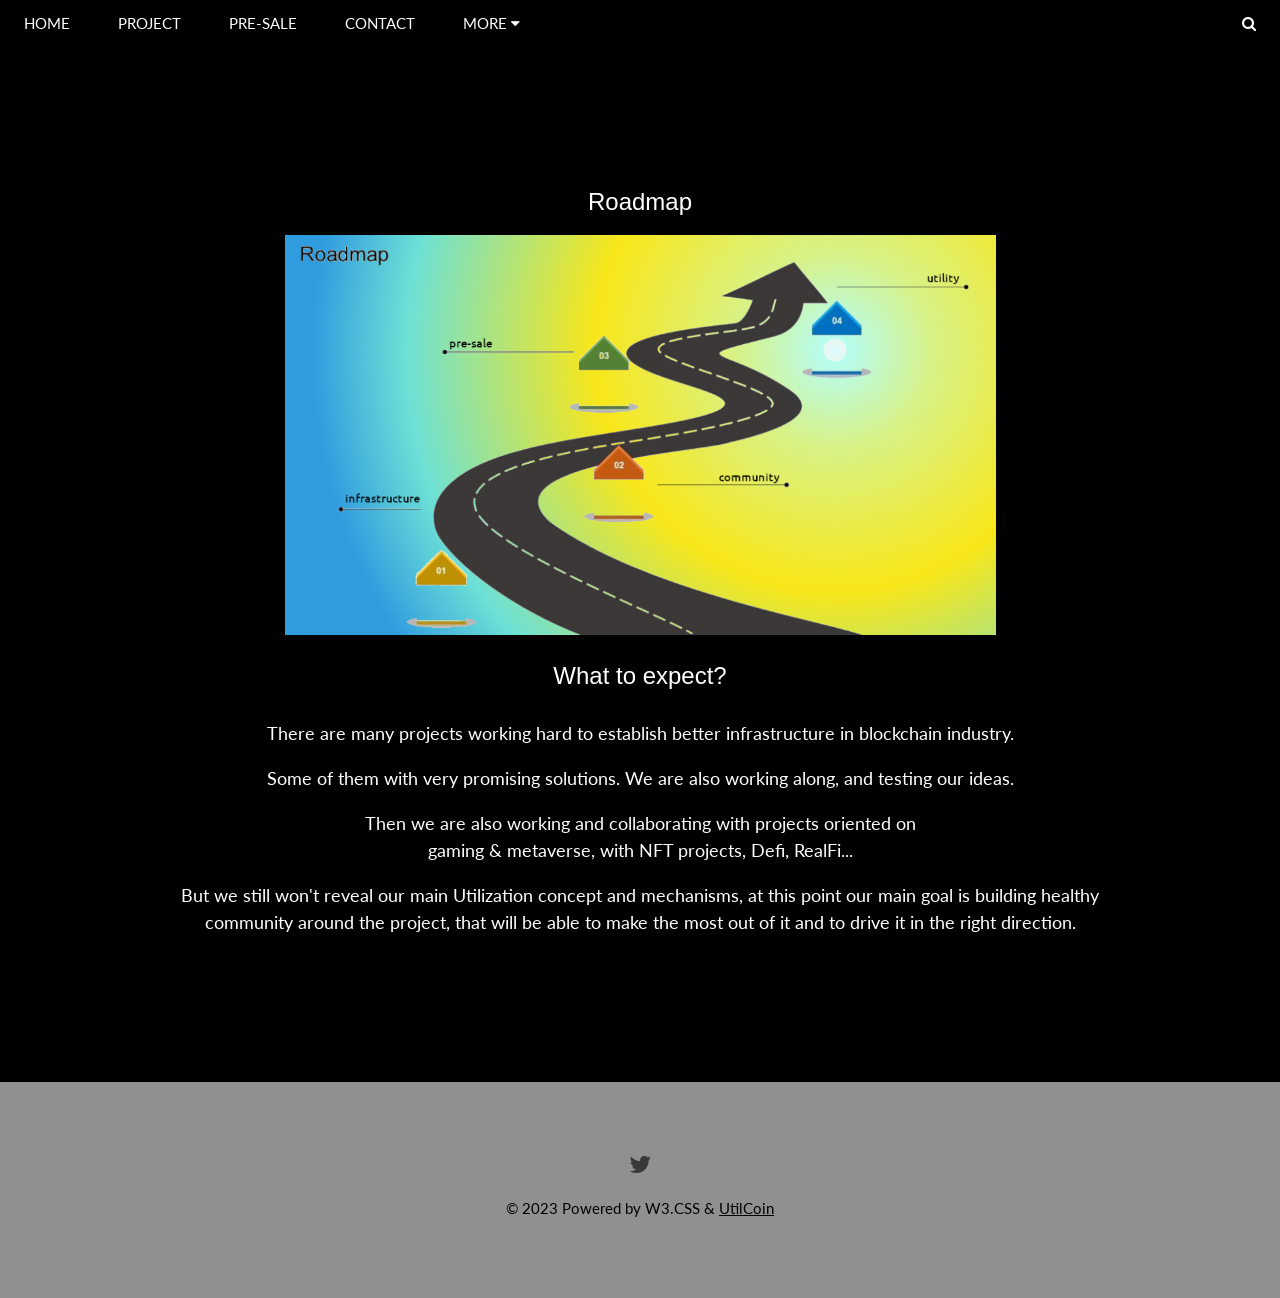
==== docs/roadmap.html @ 22c32e8e "add tokenomics & roadmap" ====
<!DOCTYPE html>
<html lang="en">
<head>
<title>UtilCoin Tokenomics Info</title>
<meta charset="UTF-8">
<meta name="viewport" content="width=device-width, initial-scale=1">
<link rel="stylesheet" href="https://www.w3schools.com/w3css/4/w3.css">
<link rel="stylesheet" href="https://fonts.googleapis.com/css?family=Lato">
<link rel="stylesheet" href="https://cdnjs.cloudflare.com/ajax/libs/font-awesome/4.7.0/css/font-awesome.min.css">
<style>
body {font-family: "Lato", sans-serif}
.mySlides {display: none}
</style>
</head>
<body class="w3-black">

<!-- Navbar -->
<div class="w3-top">
  <div class="w3-bar w3-black w3-card">
    <a class="w3-bar-item w3-button w3-padding-large w3-hide-medium w3-hide-large w3-right" href="javascript:void(0)" onclick="myFunction()" title="Toggle Navigation Menu"><i class="fa fa-bars"></i></a>
    <a href="index.html" class="w3-bar-item w3-button w3-padding-large">HOME</a>
    <a href="index.html#project" class="w3-bar-item w3-button w3-padding-large w3-hide-small">PROJECT</a>
    <a href="index.html#tour" class="w3-bar-item w3-button w3-padding-large w3-hide-small">PRE-SALE</a>
    <a href="index.html#contact" class="w3-bar-item w3-button w3-padding-large w3-hide-small">CONTACT</a>
    <div class="w3-dropdown-hover w3-hide-small">
      <button class="w3-padding-large w3-button" title="More">MORE <i class="fa fa-caret-down"></i></button>
      <div class="w3-dropdown-content w3-bar-block w3-card-4">
        <a href="tokenomics.html" class="w3-bar-item w3-button">TOKENOMICS</a>
        <a href="#" class="w3-bar-item w3-button">ROADMAP</a>
        <a href="#" class="w3-bar-item w3-button">FAQ</a>
      </div>
    </div>
    <a href="javascript:void(0)" class="w3-padding-large w3-hover-red w3-hide-small w3-right"><i class="fa fa-search"></i></a>
  </div>
</div>

<!-- Navbar on small screens (remove the onclick attribute if you want the navbar to always show on top of the content when clicking on the links) -->
<div id="navDemo" class="w3-bar-block w3-black w3-hide w3-hide-large w3-hide-medium w3-top" style="margin-top:46px">
  <a href="index.html#project" class="w3-bar-item w3-button w3-padding-large" onclick="myFunction()">PROJECT</a>
  <a href="index.html#tour" class="w3-bar-item w3-button w3-padding-large" onclick="myFunction()">PRE-SALE</a>
  <a href="index.html#contact" class="w3-bar-item w3-button w3-padding-large" onclick="myFunction()">CONTACT</a>
  <a href="#" class="w3-bar-item w3-button w3-padding-large" onclick="myFunction()">MERCH</a>
</div>

<!-- Page content -->
<div class="w3-content" style="max-width:1600; margin-top:46px">
  <div class="w3-container w3-theme-d5" style="padding:128px 16px" id="roadmap">
    <h3 class="w3-center">Roadmap</h3>
    <p class="w3-center"><img src="static/images/roadmap.png" style="width:75%"></p>
    <h3 class="w3-center w3-padding" id="sampleimgs">What to expect?</h3>
    <p hidden class="w3-center w3-large w3-text-yellow"><a href="https://utilcoin.hopto.org:5000">Below are some random images generated with our image models by community testers</a></p>
    <p class="w3-center w3-large">There are many projects working hard to establish better infrastructure in blockchain industry.</p>
    <p class="w3-center w3-large">Some of them with very promising solutions. We are also working along, and testing our ideas.</p>
    <p class="w3-center w3-large">Then we are also working and collaborating with projects oriented on<br> gaming & metaverse, with NFT projects, Defi, RealFi...</p>
    <p class="w3-center w3-large">But we still won't reveal our main Utilization concept and mechanisms, at this point our main goal is building healthy
    community around the project, that will be able to make the most out of it and to drive it in the right direction.</p>

  </div>
</div>
<!-- Footer -->
<footer class="w3-container w3-padding-64 w3-center w3-opacity w3-light-grey w3-xlarge">
  <a href="https://x.com/UtilCoin"><i class="fa fa-twitter w3-hover-opacity-off w3-opacity"></i></a>
  <p class="w3-medium">© 2023 Powered by W3.CSS & <a href="https://utilcoin.github.io/utilcoin" target="_blank">UtilCoin</a></p>
</footer>
</body>
</html>
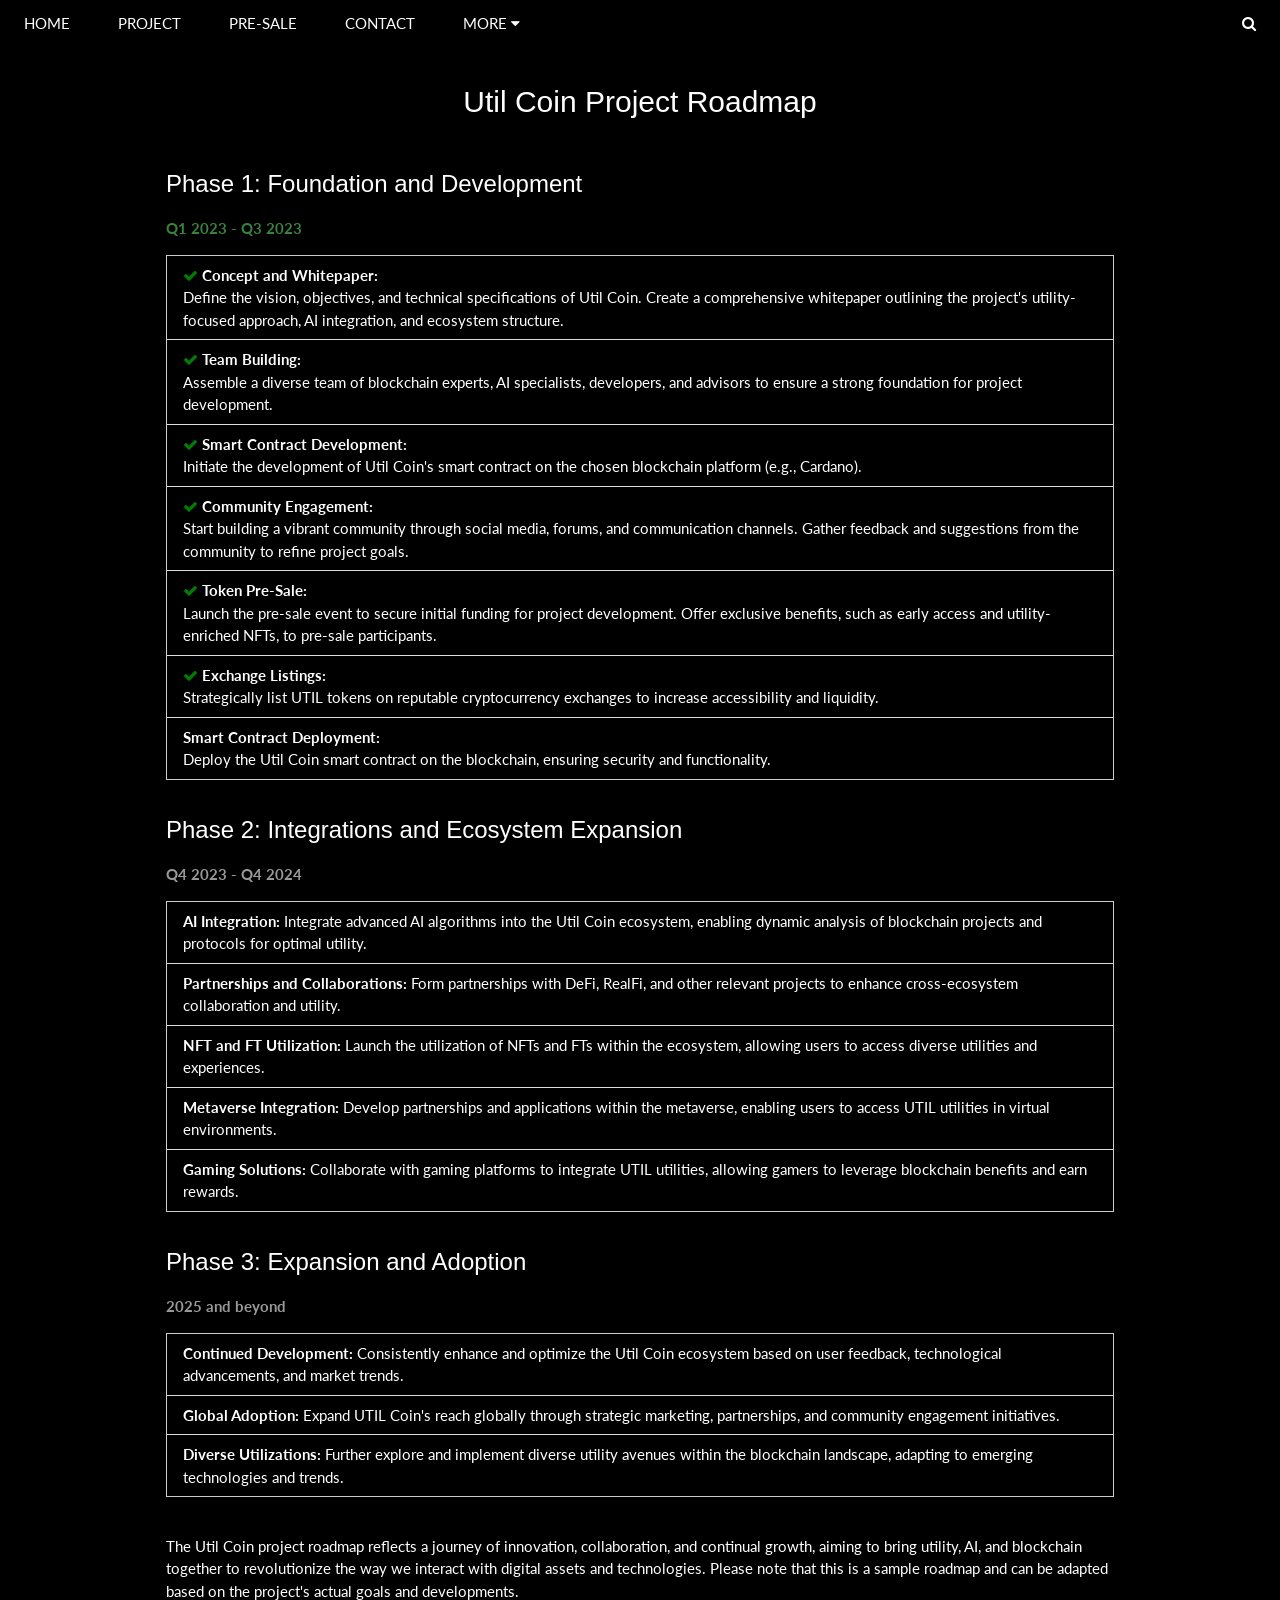
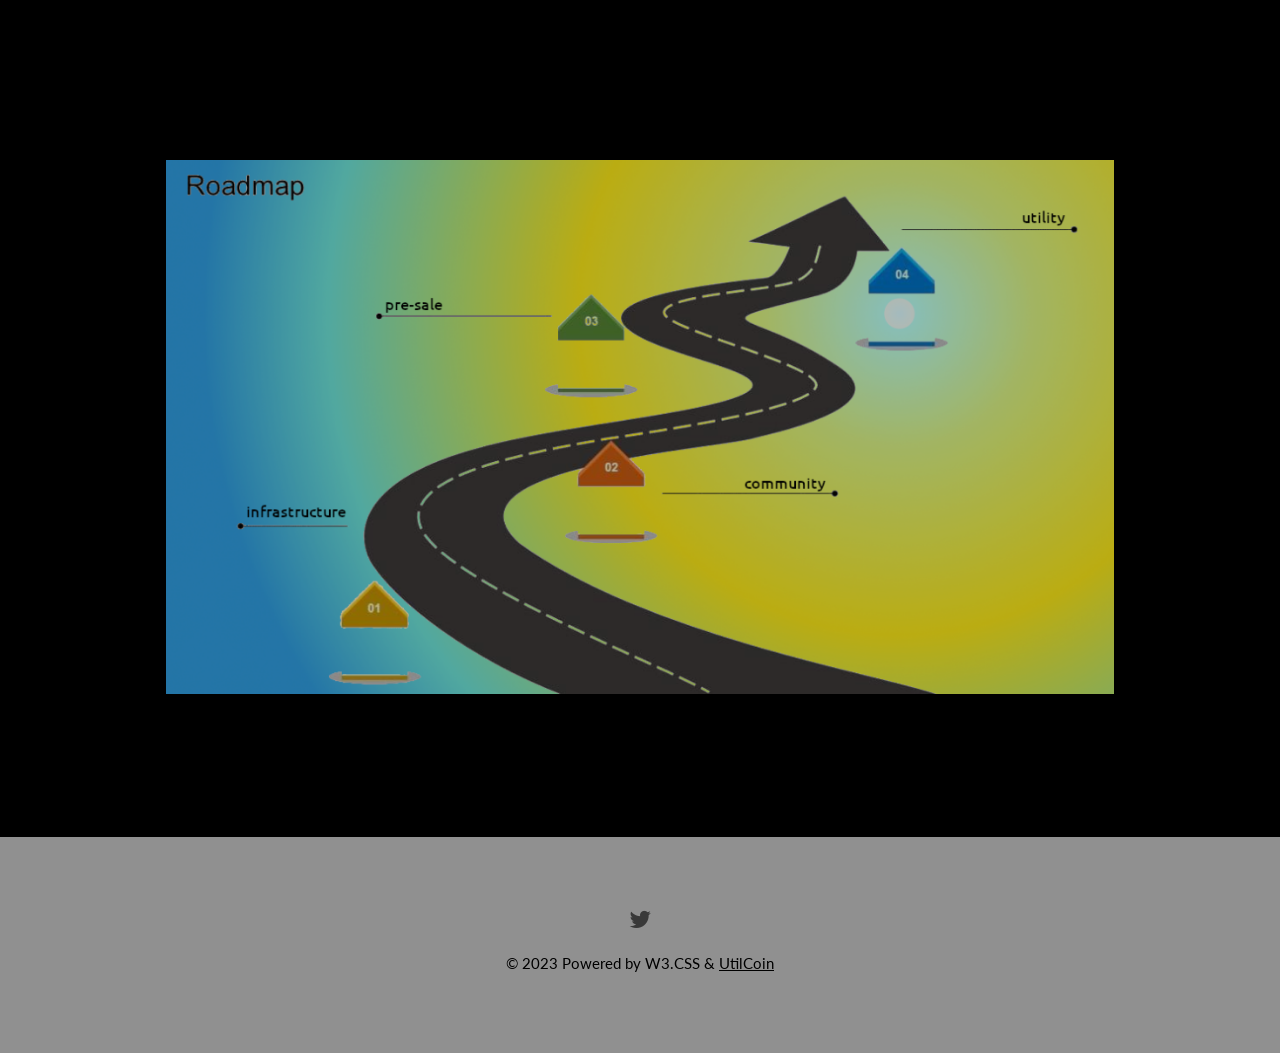
==== commit cede0dcf: "Update roadmap.html" ====
--- a/docs/roadmap.html
+++ b/docs/roadmap.html
@@ -7,6 +7,8 @@
 <link rel="stylesheet" href="https://www.w3schools.com/w3css/4/w3.css">
 <link rel="stylesheet" href="https://fonts.googleapis.com/css?family=Lato">
 <link rel="stylesheet" href="https://cdnjs.cloudflare.com/ajax/libs/font-awesome/4.7.0/css/font-awesome.min.css">
+<link rel="stylesheet" href="https://www.w3schools.com/lib/w3-theme-black.css">
+
 <style>
 body {font-family: "Lato", sans-serif}
 .mySlides {display: none}
@@ -44,17 +46,44 @@
 
 <!-- Page content -->
 <div class="w3-content" style="max-width:1600; margin-top:46px">
-  <div class="w3-container w3-theme-d5" style="padding:128px 16px" id="roadmap">
-    <h3 class="w3-center">Roadmap</h3>
-    <p class="w3-center"><img src="static/images/roadmap.png" style="width:75%"></p>
-    <h3 class="w3-center w3-padding" id="sampleimgs">What to expect?</h3>
-    <p hidden class="w3-center w3-large w3-text-yellow"><a href="https://utilcoin.hopto.org:5000">Below are some random images generated with our image models by community testers</a></p>
-    <p class="w3-center w3-large">There are many projects working hard to establish better infrastructure in blockchain industry.</p>
-    <p class="w3-center w3-large">Some of them with very promising solutions. We are also working along, and testing our ideas.</p>
-    <p class="w3-center w3-large">Then we are also working and collaborating with projects oriented on<br> gaming & metaverse, with NFT projects, Defi, RealFi...</p>
-    <p class="w3-center w3-large">But we still won't reveal our main Utilization concept and mechanisms, at this point our main goal is building healthy
-    community around the project, that will be able to make the most out of it and to drive it in the right direction.</p>
 
+    <div class="w3-container"><br>
+      <h2 class="w3-center">Util Coin Project Roadmap</h2><br>
+      <h3>Phase 1: Foundation and Development</h3>
+    <p class="w3-opacity-min w3-text-green"><strong>Q1 2023 - Q3 2023</strong></p>
+    <ul class="w3-ul w3-border w3-hover-shadow w3-theme-l4">
+      <li><i class="fa fa-check" style="color:green"></i><strong> Concept and Whitepaper:</strong><br> Define the vision, objectives, and technical specifications of Util Coin. Create a comprehensive whitepaper outlining the project's utility-focused approach, AI integration, and ecosystem structure.</li>
+      <li><i class="fa fa-check" style="color:green"></i><strong> Team Building:</strong><br> Assemble a diverse team of blockchain experts, AI specialists, developers, and advisors to ensure a strong foundation for project development.</li>
+      <li><i class="fa fa-check" style="color:green"></i><strong> Smart Contract Development:</strong><br> Initiate the development of Util Coin's smart contract on the chosen blockchain platform (e.g., Cardano).</li>
+      <li><i class="fa fa-check" style="color:green"></i><strong> Community Engagement:</strong><br> Start building a vibrant community through social media, forums, and communication channels. Gather feedback and suggestions from the community to refine project goals.</li>
+      <li><i class="fa fa-check" style="color:green"></i><strong> Token Pre-Sale:</strong><br> Launch the pre-sale event to secure initial funding for project development. Offer exclusive benefits, such as early access and utility-enriched NFTs, to pre-sale participants.</li>
+      <li><i class="fa fa-check" style="color:green"></i><strong> Exchange Listings:</strong><br> Strategically list UTIL tokens on reputable cryptocurrency exchanges to increase accessibility and liquidity.</li>
+      <li><strong>Smart Contract Deployment:</strong><br> Deploy the Util Coin smart contract on the blockchain, ensuring security and functionality.</li>
+    </ul>
+    <br>
+    <h3>Phase 2: Integrations and Ecosystem Expansion</h3>
+    <p class="w3-opacity"><strong>Q4 2023 - Q4 2024</strong></p>
+    <ul class="w3-ul w3-border w3-hover-shadow w3-theme-l4">
+      <li><strong>AI Integration:</strong> Integrate advanced AI algorithms into the Util Coin ecosystem, enabling dynamic analysis of blockchain projects and protocols for optimal utility.</li>
+      <li><strong>Partnerships and Collaborations:</strong> Form partnerships with DeFi, RealFi, and other relevant projects to enhance cross-ecosystem collaboration and utility.</li>
+      <li><strong>NFT and FT Utilization:</strong> Launch the utilization of NFTs and FTs within the ecosystem, allowing users to access diverse utilities and experiences.</li>
+      <li><strong>Metaverse Integration:</strong> Develop partnerships and applications within the metaverse, enabling users to access UTIL utilities in virtual environments.</li>
+      <li><strong>Gaming Solutions:</strong> Collaborate with gaming platforms to integrate UTIL utilities, allowing gamers to leverage blockchain benefits and earn rewards.</li>
+    </ul>
+    <br>
+    <h3>Phase 3: Expansion and Adoption</h3>
+    <p class="w3-opacity"><strong>2025 and beyond</strong></p>
+    <ul class="w3-ul w3-border w3-hover-shadow w3-theme-l4">
+      <li><strong>Continued Development:</strong> Consistently enhance and optimize the Util Coin ecosystem based on user feedback, technological advancements, and market trends.</li>
+      <li><strong>Global Adoption:</strong> Expand UTIL Coin's reach globally through strategic marketing, partnerships, and community engagement initiatives.</li>
+      <li><strong>Diverse Utilizations:</strong> Further explore and implement diverse utility avenues within the blockchain landscape, adapting to emerging technologies and trends.</li>
+    </ul><br>
+    <p>The Util Coin project roadmap reflects a journey of innovation, collaboration, and continual growth, aiming to bring utility, AI, and blockchain together to revolutionize the way we interact with digital assets and technologies. Please note that this is a sample roadmap and can be adapted based on the project's actual goals and developments.</p>
+    </div>
+    <div class="w3-container w3-theme-d5" style="padding:128px 16px" id="roadmap">
+      <p class="w3-center w3-opacity-min"><img src="static/images/roadmap.png" style="width:100%"></p>
+
+    </div>
   </div>
 </div>
 <!-- Footer -->
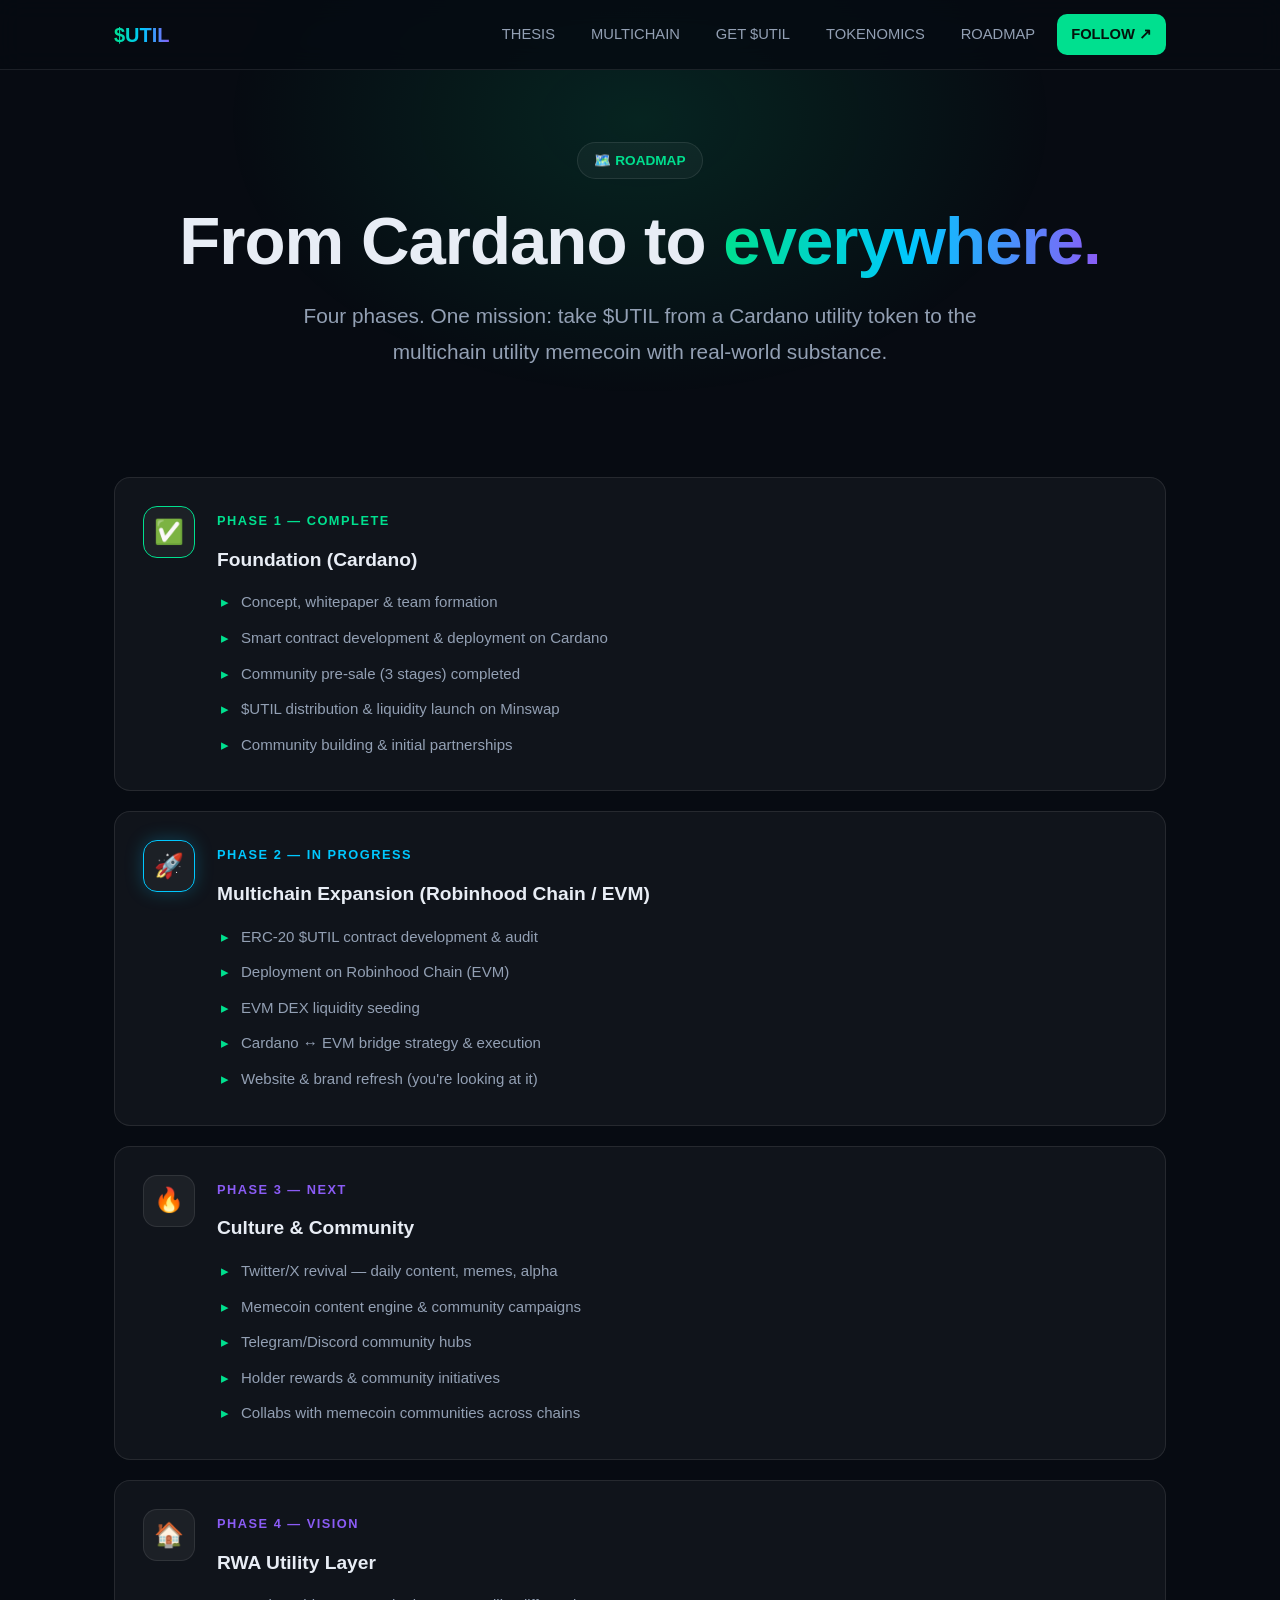
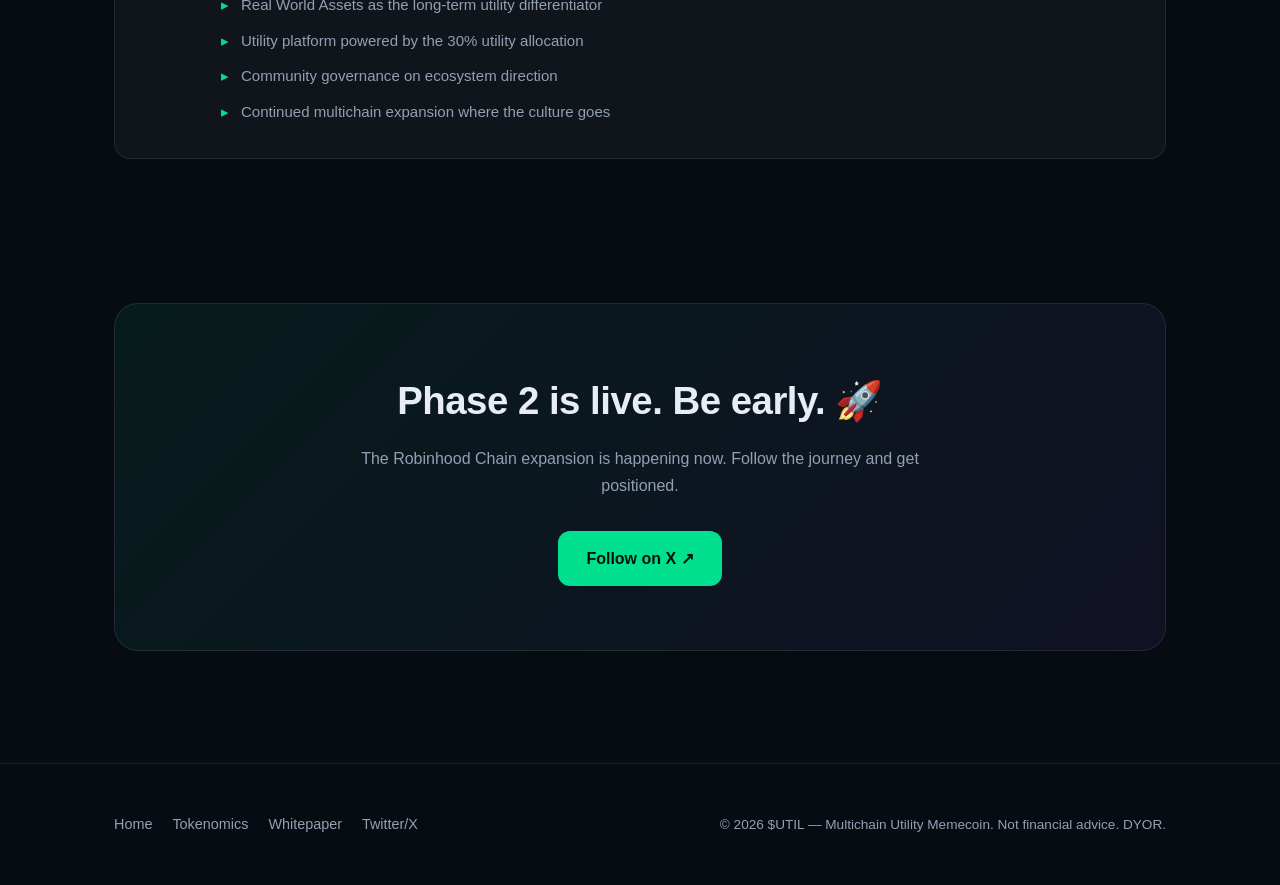
==== commit e37b0744: "docs: rebrand to $UTIL as multichain utility memecoin Rewrite the README to reposition the project f" ====
--- a/docs/roadmap.html
+++ b/docs/roadmap.html
@@ -1,95 +1,129 @@
 <!DOCTYPE html>
 <html lang="en">
 <head>
-<title>UtilCoin Tokenomics Info</title>
+<title>$UTIL — Roadmap</title>
 <meta charset="UTF-8">
 <meta name="viewport" content="width=device-width, initial-scale=1">
-<link rel="stylesheet" href="https://www.w3schools.com/w3css/4/w3.css">
-<link rel="stylesheet" href="https://fonts.googleapis.com/css?family=Lato">
-<link rel="stylesheet" href="https://cdnjs.cloudflare.com/ajax/libs/font-awesome/4.7.0/css/font-awesome.min.css">
-<link rel="stylesheet" href="https://www.w3schools.com/lib/w3-theme-black.css">
+<meta name="description" content="$UTIL roadmap — from Cardano foundation to Robinhood Chain (EVM) expansion, memecoin culture, and RWA utility layer.">
+<meta name="theme-color" content="#070b12">
+<link rel="apple-touch-icon" sizes="180x180" href="apple-touch-icon.png">
+<link rel="icon" type="image/png" sizes="32x32" href="favicon-32x32.png">
+<link rel="icon" type="image/png" sizes="16x16" href="favicon-16x16.png">
+<link rel="manifest" href="site.webmanifest">
+<link rel="stylesheet" href="static/css/style.css">
+</head>
+<body>
 
-<style>
-body {font-family: "Lato", sans-serif}
-.mySlides {display: none}
-</style>
-</head>
-<body class="w3-black">
+<nav class="nav">
+  <div class="nav-inner">
+    <a href="index.html" class="logo">$UTIL</a>
+    <div class="nav-links">
+      <a href="index.html#thesis">THESIS</a>
+      <a href="index.html#multichain">MULTICHAIN</a>
+      <a href="index.html#buy">GET $UTIL</a>
+      <a href="tokenomics.html">TOKENOMICS</a>
+      <a href="roadmap.html">ROADMAP</a>
+      <a href="https://x.com/UtilCoin" class="cta" target="_blank" rel="noopener">FOLLOW ↗</a>
+    </div>
+  </div>
+</nav>
 
-<!-- Navbar -->
-<div class="w3-top">
-  <div class="w3-bar w3-black w3-card">
-    <a class="w3-bar-item w3-button w3-padding-large w3-hide-medium w3-hide-large w3-right" href="javascript:void(0)" onclick="myFunction()" title="Toggle Navigation Menu"><i class="fa fa-bars"></i></a>
-    <a href="index.html" class="w3-bar-item w3-button w3-padding-large">HOME</a>
-    <a href="index.html#project" class="w3-bar-item w3-button w3-padding-large w3-hide-small">PROJECT</a>
-    <a href="index.html#tour" class="w3-bar-item w3-button w3-padding-large w3-hide-small">PRE-SALE</a>
-    <a href="index.html#contact" class="w3-bar-item w3-button w3-padding-large w3-hide-small">CONTACT</a>
-    <div class="w3-dropdown-hover w3-hide-small">
-      <button class="w3-padding-large w3-button" title="More">MORE <i class="fa fa-caret-down"></i></button>
-      <div class="w3-dropdown-content w3-bar-block w3-card-4">
-        <a href="tokenomics.html" class="w3-bar-item w3-button">TOKENOMICS</a>
-        <a href="#" class="w3-bar-item w3-button">ROADMAP</a>
-        <a href="#" class="w3-bar-item w3-button">FAQ</a>
+<header class="hero" style="padding:72px 0 48px">
+  <div class="container">
+    <span class="badge">🗺️ ROADMAP</span>
+    <h1>From Cardano to <span class="grad-text">everywhere.</span></h1>
+    <p class="sub">Four phases. One mission: take $UTIL from a Cardano utility token to the multichain utility memecoin with real-world substance.</p>
+  </div>
+</header>
+
+<section style="padding-top:24px">
+  <div class="container">
+    <div class="timeline">
+
+      <div class="phase done">
+        <div class="status">✅</div>
+        <div>
+          <span class="phase-tag">Phase 1 — Complete</span>
+          <h3>Foundation (Cardano)</h3>
+          <ul>
+            <li>Concept, whitepaper & team formation</li>
+            <li>Smart contract development & deployment on Cardano</li>
+            <li>Community pre-sale (3 stages) completed</li>
+            <li>$UTIL distribution & liquidity launch on Minswap</li>
+            <li>Community building & initial partnerships</li>
+          </ul>
+        </div>
       </div>
-    </div>
-    <a href="javascript:void(0)" class="w3-padding-large w3-hover-red w3-hide-small w3-right"><i class="fa fa-search"></i></a>
-  </div>
-</div>
 
-<!-- Navbar on small screens (remove the onclick attribute if you want the navbar to always show on top of the content when clicking on the links) -->
-<div id="navDemo" class="w3-bar-block w3-black w3-hide w3-hide-large w3-hide-medium w3-top" style="margin-top:46px">
-  <a href="index.html#project" class="w3-bar-item w3-button w3-padding-large" onclick="myFunction()">PROJECT</a>
-  <a href="index.html#tour" class="w3-bar-item w3-button w3-padding-large" onclick="myFunction()">PRE-SALE</a>
-  <a href="index.html#contact" class="w3-bar-item w3-button w3-padding-large" onclick="myFunction()">CONTACT</a>
-  <a href="#" class="w3-bar-item w3-button w3-padding-large" onclick="myFunction()">MERCH</a>
-</div>
+      <div class="phase active">
+        <div class="status">🚀</div>
+        <div>
+          <span class="phase-tag">Phase 2 — In Progress</span>
+          <h3>Multichain Expansion (Robinhood Chain / EVM)</h3>
+          <ul>
+            <li>ERC-20 $UTIL contract development & audit</li>
+            <li>Deployment on Robinhood Chain (EVM)</li>
+            <li>EVM DEX liquidity seeding</li>
+            <li>Cardano ↔ EVM bridge strategy & execution</li>
+            <li>Website & brand refresh (you're looking at it)</li>
+          </ul>
+        </div>
+      </div>
 
-<!-- Page content -->
-<div class="w3-content" style="max-width:1600; margin-top:46px">
+      <div class="phase next">
+        <div class="status">🔥</div>
+        <div>
+          <span class="phase-tag">Phase 3 — Next</span>
+          <h3>Culture & Community</h3>
+          <ul>
+            <li>Twitter/X revival — daily content, memes, alpha</li>
+            <li>Memecoin content engine & community campaigns</li>
+            <li>Telegram/Discord community hubs</li>
+            <li>Holder rewards & community initiatives</li>
+            <li>Collabs with memecoin communities across chains</li>
+          </ul>
+        </div>
+      </div>
 
-    <div class="w3-container"><br>
-      <h2 class="w3-center">Util Coin Project Roadmap</h2><br>
-      <h3>Phase 1: Foundation and Development</h3>
-    <p class="w3-opacity-min w3-text-green"><strong>Q1 2023 - Q3 2023</strong></p>
-    <ul class="w3-ul w3-border w3-hover-shadow w3-theme-l4">
-      <li><i class="fa fa-check" style="color:green"></i><strong> Concept and Whitepaper:</strong><br> Define the vision, objectives, and technical specifications of Util Coin. Create a comprehensive whitepaper outlining the project's utility-focused approach, AI integration, and ecosystem structure.</li>
-      <li><i class="fa fa-check" style="color:green"></i><strong> Team Building:</strong><br> Assemble a diverse team of blockchain experts, AI specialists, developers, and advisors to ensure a strong foundation for project development.</li>
-      <li><i class="fa fa-check" style="color:green"></i><strong> Smart Contract Development:</strong><br> Initiate the development of Util Coin's smart contract on the chosen blockchain platform (e.g., Cardano).</li>
-      <li><i class="fa fa-check" style="color:green"></i><strong> Community Engagement:</strong><br> Start building a vibrant community through social media, forums, and communication channels. Gather feedback and suggestions from the community to refine project goals.</li>
-      <li><i class="fa fa-check" style="color:green"></i><strong> Token Pre-Sale:</strong><br> Launch the pre-sale event to secure initial funding for project development. Offer exclusive benefits, such as early access and utility-enriched NFTs, to pre-sale participants.</li>
-      <li><i class="fa fa-check" style="color:green"></i><strong> Exchange Listings:</strong><br> Strategically list UTIL tokens on reputable cryptocurrency exchanges to increase accessibility and liquidity.</li>
-      <li><strong>Smart Contract Deployment:</strong><br> Deploy the Util Coin smart contract on the blockchain, ensuring security and functionality.</li>
-    </ul>
-    <br>
-    <h3>Phase 2: Integrations and Ecosystem Expansion</h3>
-    <p class="w3-opacity"><strong>Q4 2023 - Q4 2024</strong></p>
-    <ul class="w3-ul w3-border w3-hover-shadow w3-theme-l4">
-      <li><strong>AI Integration:</strong> Integrate advanced AI algorithms into the Util Coin ecosystem, enabling dynamic analysis of blockchain projects and protocols for optimal utility.</li>
-      <li><strong>Partnerships and Collaborations:</strong> Form partnerships with DeFi, RealFi, and other relevant projects to enhance cross-ecosystem collaboration and utility.</li>
-      <li><strong>NFT and FT Utilization:</strong> Launch the utilization of NFTs and FTs within the ecosystem, allowing users to access diverse utilities and experiences.</li>
-      <li><strong>Metaverse Integration:</strong> Develop partnerships and applications within the metaverse, enabling users to access UTIL utilities in virtual environments.</li>
-      <li><strong>Gaming Solutions:</strong> Collaborate with gaming platforms to integrate UTIL utilities, allowing gamers to leverage blockchain benefits and earn rewards.</li>
-    </ul>
-    <br>
-    <h3>Phase 3: Expansion and Adoption</h3>
-    <p class="w3-opacity"><strong>2025 and beyond</strong></p>
-    <ul class="w3-ul w3-border w3-hover-shadow w3-theme-l4">
-      <li><strong>Continued Development:</strong> Consistently enhance and optimize the Util Coin ecosystem based on user feedback, technological advancements, and market trends.</li>
-      <li><strong>Global Adoption:</strong> Expand UTIL Coin's reach globally through strategic marketing, partnerships, and community engagement initiatives.</li>
-      <li><strong>Diverse Utilizations:</strong> Further explore and implement diverse utility avenues within the blockchain landscape, adapting to emerging technologies and trends.</li>
-    </ul><br>
-    <p>The Util Coin project roadmap reflects a journey of innovation, collaboration, and continual growth, aiming to bring utility, AI, and blockchain together to revolutionize the way we interact with digital assets and technologies. Please note that this is a sample roadmap and can be adapted based on the project's actual goals and developments.</p>
-    </div>
-    <div class="w3-container w3-theme-d5" style="padding:128px 16px" id="roadmap">
-      <p class="w3-center w3-opacity-min"><img src="static/images/roadmap.png" style="width:100%"></p>
+      <div class="phase next">
+        <div class="status">🏠</div>
+        <div>
+          <span class="phase-tag">Phase 4 — Vision</span>
+          <h3>RWA Utility Layer</h3>
+          <ul>
+            <li>Real World Assets as the long-term utility differentiator</li>
+            <li>Utility platform powered by the 30% utility allocation</li>
+            <li>Community governance on ecosystem direction</li>
+            <li>Continued multichain expansion where the culture goes</li>
+          </ul>
+        </div>
+      </div>
 
     </div>
   </div>
-</div>
-<!-- Footer -->
-<footer class="w3-container w3-padding-64 w3-center w3-opacity w3-light-grey w3-xlarge">
-  <a href="https://x.com/UtilCoin"><i class="fa fa-twitter w3-hover-opacity-off w3-opacity"></i></a>
-  <p class="w3-medium">© 2023 Powered by W3.CSS & <a href="https://utilcoin.github.io/utilcoin" target="_blank">UtilCoin</a></p>
+</section>
+
+<section>
+  <div class="container">
+    <div class="cta-box">
+      <h2>Phase 2 is live. Be early. 🚀</h2>
+      <p>The Robinhood Chain expansion is happening now. Follow the journey and get positioned.</p>
+      <a href="https://x.com/UtilCoin" class="btn btn-primary" target="_blank" rel="noopener">Follow on X ↗</a>
+    </div>
+  </div>
+</section>
+
+<footer>
+  <div class="container footer-inner">
+    <div class="footer-links">
+      <a href="index.html">Home</a>
+      <a href="tokenomics.html">Tokenomics</a>
+      <a href="static/white-paper.pdf">Whitepaper</a>
+      <a href="https://x.com/UtilCoin" target="_blank" rel="noopener">Twitter/X</a>
+    </div>
+    <p class="copy">© 2026 $UTIL — Multichain Utility Memecoin. Not financial advice. DYOR.</p>
+  </div>
 </footer>
+
 </body>
-</html>
+</html>
--- a/docs/static/css/style.css
+++ b/docs/static/css/style.css
@@ -0,0 +1,97 @@
+/* $UTIL — Multichain Utility Memecoin | Modern dark theme */
+:root{--bg:#070b12;--card:rgba(255,255,255,.04);--cb:rgba(255,255,255,.09);--text:#e8edf5;--dim:#93a0b4;--green:#00e08f;--cyan:#00c8ff;--purple:#8b5cf6;--grad:linear-gradient(90deg,#00e08f,#00c8ff,#8b5cf6);--r:16px}
+*{margin:0;padding:0;box-sizing:border-box}
+html{scroll-behavior:smooth}
+body{font-family:'Inter',-apple-system,'Segoe UI',Roboto,sans-serif;background:var(--bg);color:var(--text);line-height:1.7;overflow-x:hidden}
+body::before{content:'';position:fixed;top:-20%;left:50%;transform:translateX(-50%);width:900px;height:600px;background:radial-gradient(ellipse,rgba(0,224,143,.12),transparent 65%);pointer-events:none;z-index:0}
+.container{max-width:1100px;margin:0 auto;padding:0 24px;position:relative;z-index:1}
+/* Nav */
+.nav{position:sticky;top:0;z-index:100;background:rgba(7,11,18,.85);backdrop-filter:blur(12px);border-bottom:1px solid var(--cb)}
+.nav-inner{max-width:1100px;margin:0 auto;padding:14px 24px;display:flex;align-items:center;justify-content:space-between;gap:16px;flex-wrap:wrap}
+.logo{font-weight:800;font-size:1.25rem;text-decoration:none;background:var(--grad);-webkit-background-clip:text;background-clip:text;color:transparent;white-space:nowrap}
+.nav-links{display:flex;gap:8px;align-items:center;flex-wrap:wrap}
+.nav-links a{color:var(--dim);text-decoration:none;font-size:.92rem;font-weight:500;padding:8px 14px;border-radius:10px;transition:.2s}
+.nav-links a:hover{color:var(--text);background:var(--card)}
+.nav-links a.cta{color:#04120b;background:var(--green);font-weight:700}
+/* Hero */
+.hero{padding:96px 0 72px;text-align:center}
+.badge{display:inline-block;padding:6px 16px;border-radius:999px;border:1px solid var(--cb);background:var(--card);color:var(--green);font-size:.85rem;font-weight:600;margin-bottom:24px}
+.hero h1{font-size:clamp(2.4rem,6vw,4.2rem);font-weight:800;line-height:1.12;letter-spacing:-1px;margin-bottom:20px}
+.grad-text{background:var(--grad);-webkit-background-clip:text;background-clip:text;color:transparent}
+.hero .sub{font-size:clamp(1.05rem,2.2vw,1.3rem);color:var(--dim);max-width:680px;margin:0 auto 36px}
+.hero-actions{display:flex;gap:14px;justify-content:center;flex-wrap:wrap;margin-bottom:56px}
+.btn{display:inline-block;padding:14px 28px;border-radius:12px;font-weight:700;font-size:1rem;text-decoration:none;transition:.2s}
+.btn-primary{background:var(--green);color:#04120b}
+.btn-primary:hover{filter:brightness(1.12);transform:translateY(-2px)}
+.btn-ghost{border:1px solid var(--cb);color:var(--text);background:var(--card)}
+.btn-ghost:hover{border-color:var(--green);color:var(--green)}
+.chain-row{display:flex;gap:12px;justify-content:center;flex-wrap:wrap}
+.chain-pill{display:flex;align-items:center;gap:8px;padding:10px 20px;border-radius:999px;border:1px solid var(--cb);background:var(--card);font-size:.9rem;font-weight:600}
+.dot{width:9px;height:9px;border-radius:50%}
+.dot.live{background:var(--green);box-shadow:0 0 10px var(--green)}
+.dot.soon{background:var(--cyan);box-shadow:0 0 10px var(--cyan)}
+.dot.plan{background:var(--purple);box-shadow:0 0 10px var(--purple)}
+.chain-pill small{color:var(--dim);font-weight:500}
+/* Sections */
+section{padding:72px 0}
+.tag{color:var(--green);font-weight:700;font-size:.85rem;text-transform:uppercase;letter-spacing:2px;margin-bottom:12px}
+h2{font-size:clamp(1.7rem,4vw,2.4rem);font-weight:800;letter-spacing:-.5px;margin-bottom:16px}
+.sub2{color:var(--dim);max-width:640px;margin-bottom:40px}
+.grid{display:grid;grid-template-columns:repeat(auto-fit,minmax(250px,1fr));gap:20px}
+.card{background:var(--card);border:1px solid var(--cb);border-radius:var(--r);padding:28px;transition:.25s}
+.card:hover{transform:translateY(-4px);border-color:rgba(0,224,143,.4);box-shadow:0 12px 40px rgba(0,224,143,.08)}
+.card .icon{font-size:2rem;margin-bottom:14px}
+.card h3{font-size:1.15rem;margin-bottom:10px}
+.card p{color:var(--dim);font-size:.95rem}
+/* Thesis */
+.thesis{display:grid;grid-template-columns:repeat(auto-fit,minmax(240px,1fr));gap:20px;counter-reset:t}
+.thesis-item{background:var(--card);border:1px solid var(--cb);border-radius:var(--r);padding:28px}
+.thesis-item::before{counter-increment:t;content:counter(t,decimal-leading-zero);font-size:2.4rem;font-weight:800;background:var(--grad);-webkit-background-clip:text;background-clip:text;color:transparent;display:block;margin-bottom:10px}
+.thesis-item h3{font-size:1.1rem;margin-bottom:8px}
+.thesis-item p{color:var(--dim);font-size:.93rem}
+/* Buy steps */
+.step{background:var(--card);border:1px solid var(--cb);border-radius:var(--r);padding:28px}
+.step .num{width:40px;height:40px;border-radius:12px;background:var(--grad);color:#04120b;font-weight:800;display:flex;align-items:center;justify-content:center;margin-bottom:16px;font-size:1.1rem}
+.step h3{font-size:1.05rem;margin-bottom:8px}
+.step p{color:var(--dim);font-size:.93rem}
+.policy-box{margin-top:32px;background:var(--card);border:1px solid var(--cb);border-radius:var(--r);padding:20px 24px}
+.policy-box .label{font-size:.8rem;text-transform:uppercase;letter-spacing:1.5px;color:var(--dim);margin-bottom:8px}
+.policy-box code{font-family:'JetBrains Mono',monospace;font-size:.82rem;color:var(--green);word-break:break-all}
+/* Tokenomics */
+.token-card .pct{font-size:2.6rem;font-weight:800;background:var(--grad);-webkit-background-clip:text;background-clip:text;color:transparent;line-height:1.1}
+.token-card h3{margin:8px 0 10px;font-size:1.15rem}
+.bar-wrap{margin-top:18px;height:8px;border-radius:999px;background:rgba(255,255,255,.07);overflow:hidden}
+.bar{height:100%;border-radius:999px;background:var(--grad)}
+.supply-note{background:var(--card);border:1px solid var(--cb);border-radius:var(--r);padding:28px}
+.supply-note h3{margin-bottom:14px}
+.supply-note ul{list-style:none}
+.supply-note li{color:var(--dim);padding:8px 0;border-bottom:1px solid rgba(255,255,255,.05);font-size:.95rem}
+.supply-note li:last-child{border-bottom:none}
+.supply-note li strong{color:var(--text)}
+/* Roadmap */
+.timeline{display:grid;gap:20px}
+.phase{background:var(--card);border:1px solid var(--cb);border-radius:var(--r);padding:28px;display:flex;gap:22px;align-items:flex-start;transition:.25s}
+.phase:hover{border-color:rgba(0,224,143,.4)}
+.phase .status{flex-shrink:0;width:52px;height:52px;border-radius:14px;display:flex;align-items:center;justify-content:center;font-size:1.5rem;background:rgba(255,255,255,.05);border:1px solid var(--cb)}
+.phase.done .status{border-color:var(--green)}
+.phase.active .status{border-color:var(--cyan);box-shadow:0 0 18px rgba(0,200,255,.25)}
+.phase h3{font-size:1.2rem;margin-bottom:4px}
+.phase-tag{font-size:.8rem;font-weight:700;text-transform:uppercase;letter-spacing:1.5px;margin-bottom:12px;display:inline-block}
+.phase.done .phase-tag{color:var(--green)}
+.phase.active .phase-tag{color:var(--cyan)}
+.phase.next .phase-tag{color:var(--purple)}
+.phase ul{list-style:none;margin-top:8px}
+.phase li{color:var(--dim);font-size:.94rem;padding:5px 0 5px 24px;position:relative}
+.phase li::before{content:'▸';position:absolute;left:4px;color:var(--green)}
+/* CTA */
+.cta-box{text-align:center;background:linear-gradient(135deg,rgba(0,224,143,.08),rgba(139,92,246,.08));border:1px solid var(--cb);border-radius:24px;padding:64px 32px}
+.cta-box h2{margin-bottom:12px}
+.cta-box p{color:var(--dim);max-width:560px;margin:0 auto 32px}
+/* Footer */
+footer{border-top:1px solid var(--cb);padding:48px 0;margin-top:40px}
+.footer-inner{display:flex;justify-content:space-between;align-items:center;gap:20px;flex-wrap:wrap}
+.footer-links{display:flex;gap:20px;flex-wrap:wrap}
+.footer-links a{color:var(--dim);text-decoration:none;font-size:.9rem;transition:.2s}
+.footer-links a:hover{color:var(--green)}
+.copy{color:var(--dim);font-size:.85rem}
+@media(max-width:640px){.hero{padding:64px 0 48px}.phase{flex-direction:column}section{padding:56px 0}}
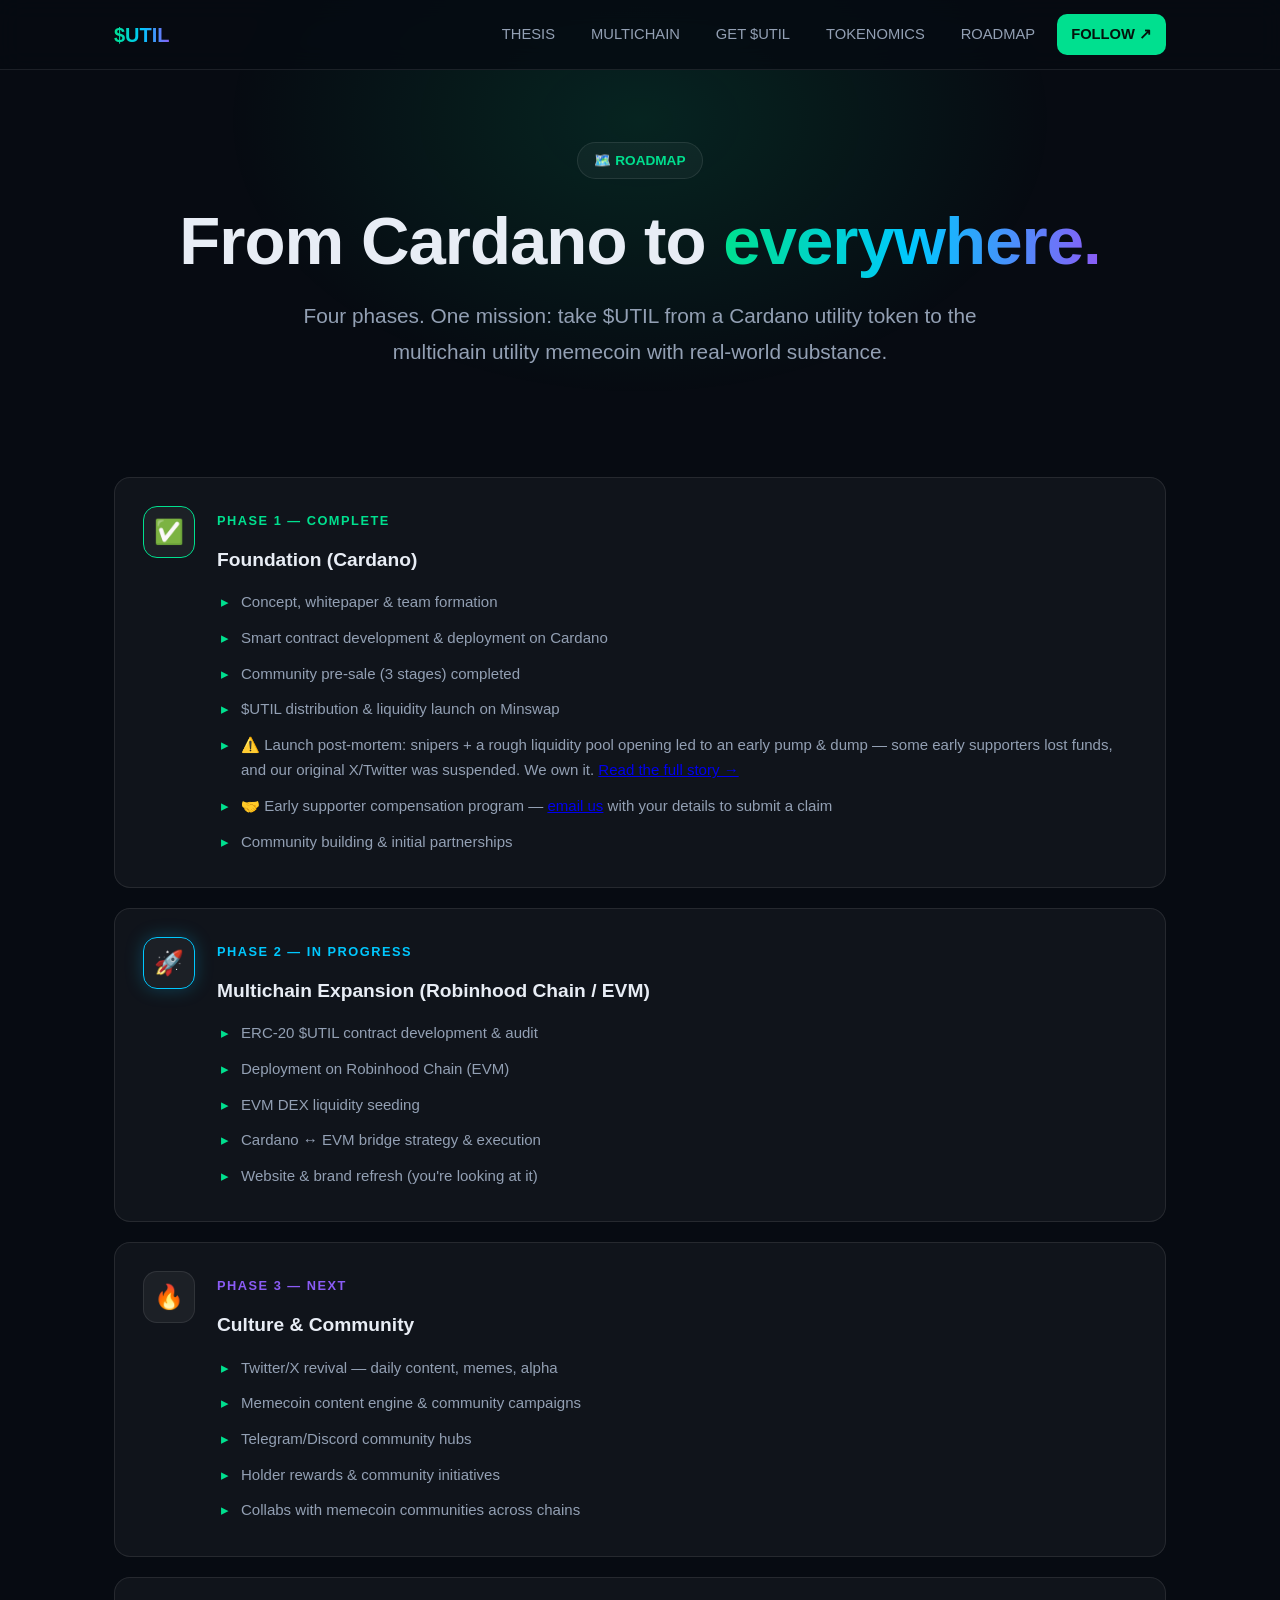
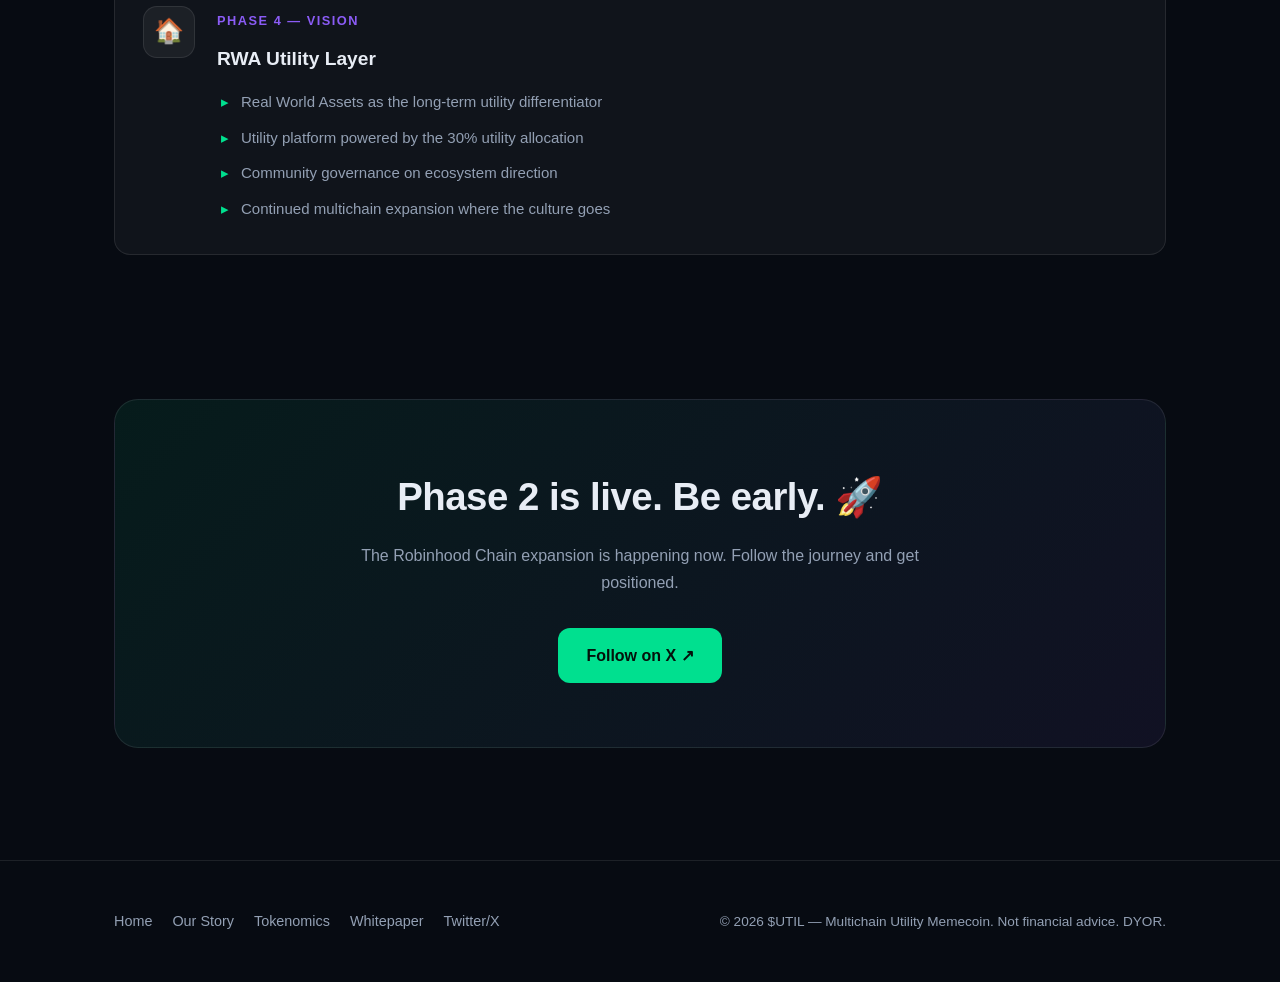
==== commit 9a5f0304: "docs: add launch story, compensation info, and Minswap swap links - Add an "Our Story" section to RE" ====
--- a/docs/roadmap.html
+++ b/docs/roadmap.html
@@ -50,6 +50,8 @@
             <li>Smart contract development & deployment on Cardano</li>
             <li>Community pre-sale (3 stages) completed</li>
             <li>$UTIL distribution & liquidity launch on Minswap</li>
+            <li>⚠️ Launch post-mortem: snipers + a rough liquidity pool opening led to an early pump &amp; dump — some early supporters lost funds, and our original X/Twitter was suspended. We own it. <a href="index.html#story">Read the full story →</a></li>
+            <li>🤝 Early supporter compensation program — <a href="mailto:utiladacoin@gmail.com?subject=$UTIL%20Early%20Supporter%20Compensation">email us</a> with your details to submit a claim</li>
             <li>Community building & initial partnerships</li>
           </ul>
         </div>
@@ -117,6 +119,7 @@
   <div class="container footer-inner">
     <div class="footer-links">
       <a href="index.html">Home</a>
+      <a href="index.html#story">Our Story</a>
       <a href="tokenomics.html">Tokenomics</a>
       <a href="static/white-paper.pdf">Whitepaper</a>
       <a href="https://x.com/UtilCoin" target="_blank" rel="noopener">Twitter/X</a>
--- a/docs/static/css/style.css
+++ b/docs/static/css/style.css
@@ -54,6 +54,9 @@
 .step .num{width:40px;height:40px;border-radius:12px;background:var(--grad);color:#04120b;font-weight:800;display:flex;align-items:center;justify-content:center;margin-bottom:16px;font-size:1.1rem}
 .step h3{font-size:1.05rem;margin-bottom:8px}
 .step p{color:var(--dim);font-size:.93rem}
+.warn-box{margin-top:28px;background:var(--card);border:1px solid #f5b942;border-radius:var(--r);padding:20px 24px;color:var(--text)}
+.warn-box .label{font-size:.8rem;text-transform:uppercase;letter-spacing:1.5px;color:#f5b942;margin-bottom:8px;font-weight:700}
+
 .policy-box{margin-top:32px;background:var(--card);border:1px solid var(--cb);border-radius:var(--r);padding:20px 24px}
 .policy-box .label{font-size:.8rem;text-transform:uppercase;letter-spacing:1.5px;color:var(--dim);margin-bottom:8px}
 .policy-box code{font-family:'JetBrains Mono',monospace;font-size:.82rem;color:var(--green);word-break:break-all}
